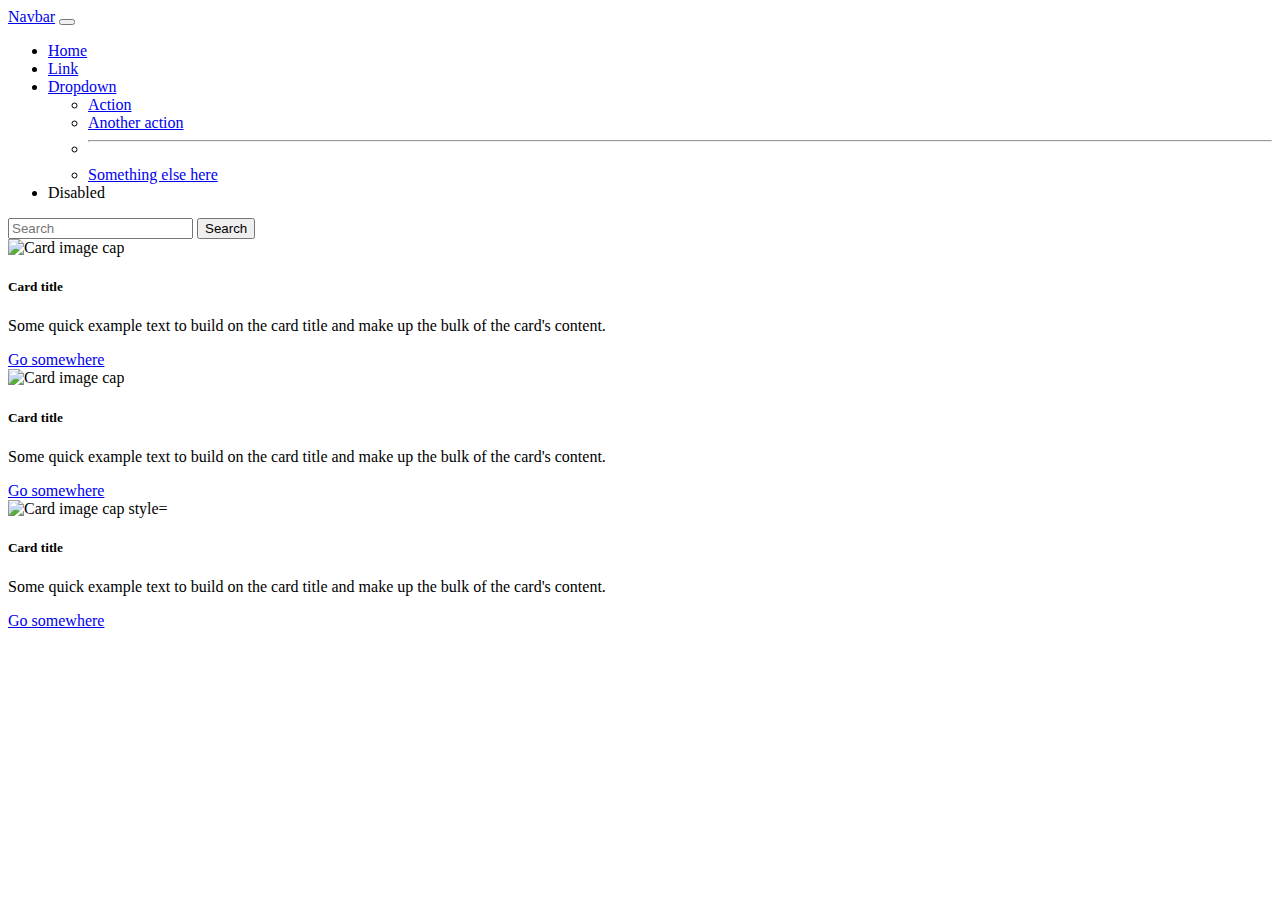
==== index.html @ 8d8910e1 "Update index.html" ====
<!doctype html>
<html lang="en">
  <head>
    <meta charset="utf-8">
    <meta name="viewport" content="width=device-width, initial-scale=1">
    <title>Store SAMA</title>
    <link href="https://cdn.jsdelivr.net/npm/bootstrap@5.2.1/dist/css/bootstrap.min.css" rel="stylesheet" integrity="sha384-iYQeCzEYFbKjA/T2uDLTpkwGzCiq6soy8tYaI1GyVh/UjpbCx/TYkiZhlZB6+fzT" crossorigin="anonymous">
  </head>
  <body>



    <nav class="navbar navbar-dark bg-dark">
      <div class="container-fluid">
        <a class="navbar-brand" href="#">Navbar</a>
        <button class="navbar-toggler" type="button" data-bs-toggle="collapse" data-bs-target="#navbarSupportedContent" aria-controls="navbarSupportedContent" aria-expanded="false" aria-label="Toggle navigation">
          <span class="navbar-toggler-icon"></span>
        </button>
        <div class="collapse navbar-collapse" id="navbarSupportedContent">
          <ul class="navbar-nav me-auto mb-2 mb-lg-0">
            <li class="nav-item">
              <a class="nav-link active" aria-current="page" href="#">Home</a>
            </li>
            <li class="nav-item">
              <a class="nav-link" href="#">Link</a>
            </li>
            <li class="nav-item dropdown">
              <a class="nav-link dropdown-toggle" href="#" role="button" data-bs-toggle="dropdown" aria-expanded="false">
                Dropdown
              </a>
              <ul class="dropdown-menu">
                <li><a class="dropdown-item" href="#">Action</a></li>
                <li><a class="dropdown-item" href="#">Another action</a></li>
                <li><hr class="dropdown-divider"></li>
                <li><a class="dropdown-item" href="#">Something else here</a></li>
              </ul>
            </li>
            <li class="nav-item">
              <a class="nav-link disabled">Disabled</a>
            </li>
          </ul>
          <form class="d-flex" role="search">
            <input class="form-control me-2" type="search" placeholder="Search" aria-label="Search">
            <button class="btn btn-outline-success" type="submit">Search</button>
          </form>
        </div>
      </div>
    </nav>









  <section class="py-5">
<div class="container">
  <div class="row text-center">
  <div class="col-sm-2"><div class="card" <div class="card">
  <img class="card-img-top" src="https://repo9k.github.io/img/dzsnap.png" alt="Card image cap">
  <div class="card-body">
    <h5 class="card-title">Card title</h5>
    <p class="card-text">Some quick example text to build on the card title and make up the bulk of the card's content.</p>
    <a href="itms-services://?action=download-manifest&url=https://repo9k.github.io/app/whatsapp.plist" class="btn btn-primary">Go somewhere</a>
  </div>
</div></div>
<div class="col-sm-2"><div class="card" <div class="card">
  <img class="card-img-top" src="https://repo9k.github.io/img/dzsnap.png" alt="Card image cap">
  <div class="card-body">
    <h5 class="card-title">Card title</h5>
    <p class="card-text">Some quick example text to build on the card title and make up the bulk of the card's content.</p>
    <a href="itms-services://?action=download-manifest&url=https://repo9k.github.io/app/whatsapp.plist" class="btn btn-primary">Go somewhere</a>
  </div>
</div></div>
<div class="col-sm-2"><div class="card"<div class="card">
  <img class="card-img-top" src="https://repo9k.github.io/img/dzsnap.png" alt="Card image cap style="width:70px">
  <div class="card-body">
    <h5 class="card-title">Card title</h5>
    <p class="card-text">Some quick example text to build on the card title and make up the bulk of the card's content.</p>
    <a href="itms-services://?action=download-manifest&url=https://repo9k.github.io/app/whatsapp.plist" class="btn btn-primary">Go somewhere</a>
  </div>
</div></div>



</div>




      </div>
</section>

    <script src="https://cdn.jsdelivr.net/npm/bootstrap@5.2.1/dist/js/bootstrap.bundle.min.js" integrity="sha384-u1OknCvxWvY5kfmNBILK2hRnQC3Pr17a+RTT6rIHI7NnikvbZlHgTPOOmMi466C8" crossorigin="anonymous"></script>
  </body>
</html>
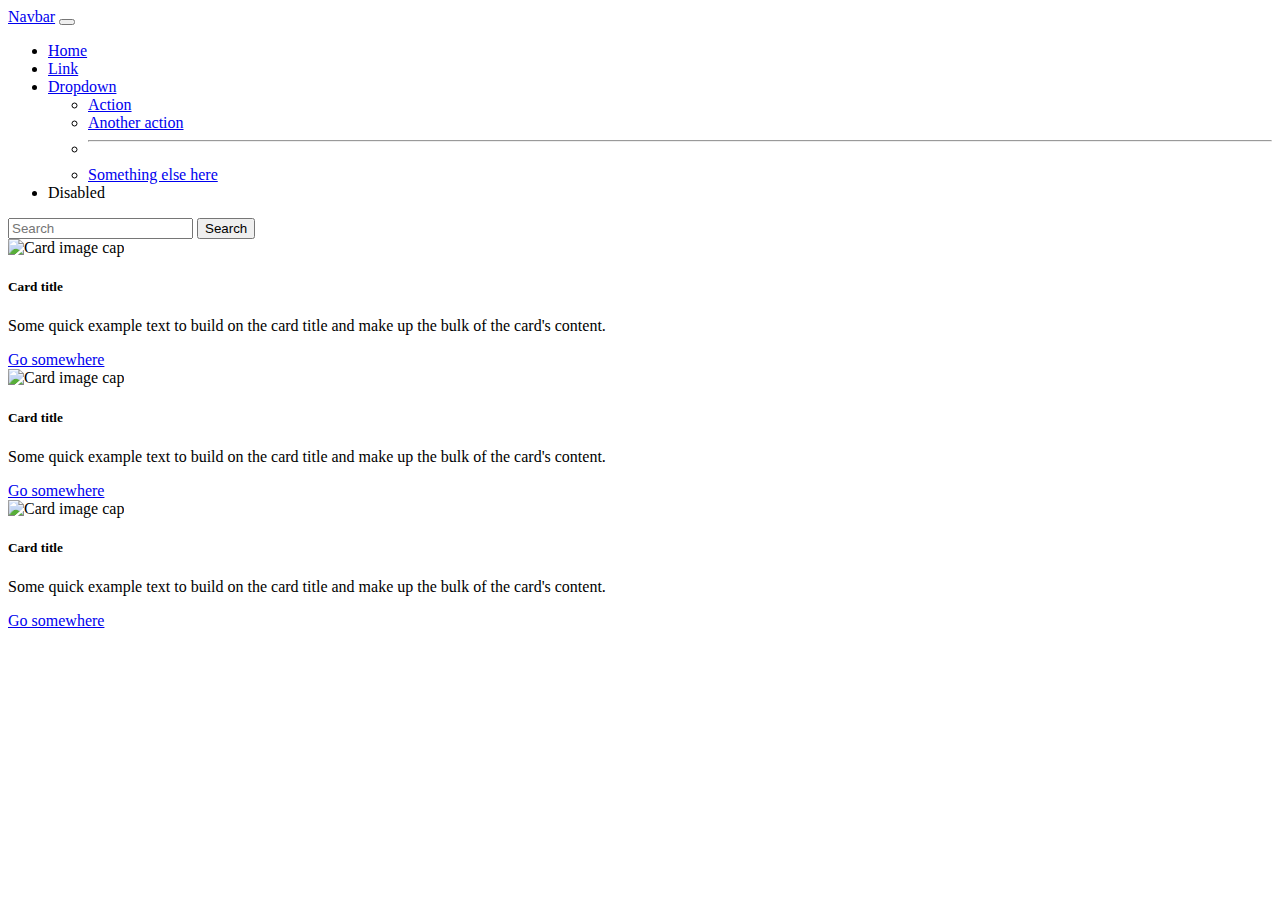
==== commit 85c0d132: "Update index.html" ====
--- a/index.html
+++ b/index.html
@@ -59,7 +59,7 @@
 <div class="container">
   <div class="row text-center">
   <div class="col-sm-2"><div class="card" <div class="card">
-  <img class="card-img-top" src="https://repo9k.github.io/img/dzsnap.png" alt="Card image cap">
+  <img class="card-img-top" src="https://cdn.shopify.com/s/files/1/0274/1783/7625/products/full-access-logo_639x426.png?v=1658043164" alt="Card image cap">
   <div class="card-body">
     <h5 class="card-title">Card title</h5>
     <p class="card-text">Some quick example text to build on the card title and make up the bulk of the card's content.</p>
@@ -67,7 +67,7 @@
   </div>
 </div></div>
 <div class="col-sm-2"><div class="card" <div class="card">
-  <img class="card-img-top" src="https://repo9k.github.io/img/dzsnap.png" alt="Card image cap">
+  <img class="card-img-top" src="https://cdn.shopify.com/s/files/1/0274/1783/7625/products/full-access-logo_639x426.png?v=1658043164" alt="Card image cap">
   <div class="card-body">
     <h5 class="card-title">Card title</h5>
     <p class="card-text">Some quick example text to build on the card title and make up the bulk of the card's content.</p>
@@ -75,7 +75,7 @@
   </div>
 </div></div>
 <div class="col-sm-2"><div class="card"<div class="card">
-  <img class="card-img-top" src="https://repo9k.github.io/img/dzsnap.png" alt="Card image cap style="width:70px">
+  <img class="card-img-top" src="https://cdn.shopify.com/s/files/1/0274/1783/7625/products/full-access-logo_639x426.png?v=1658043164" alt="Card image cap">
   <div class="card-body">
     <h5 class="card-title">Card title</h5>
     <p class="card-text">Some quick example text to build on the card title and make up the bulk of the card's content.</p>
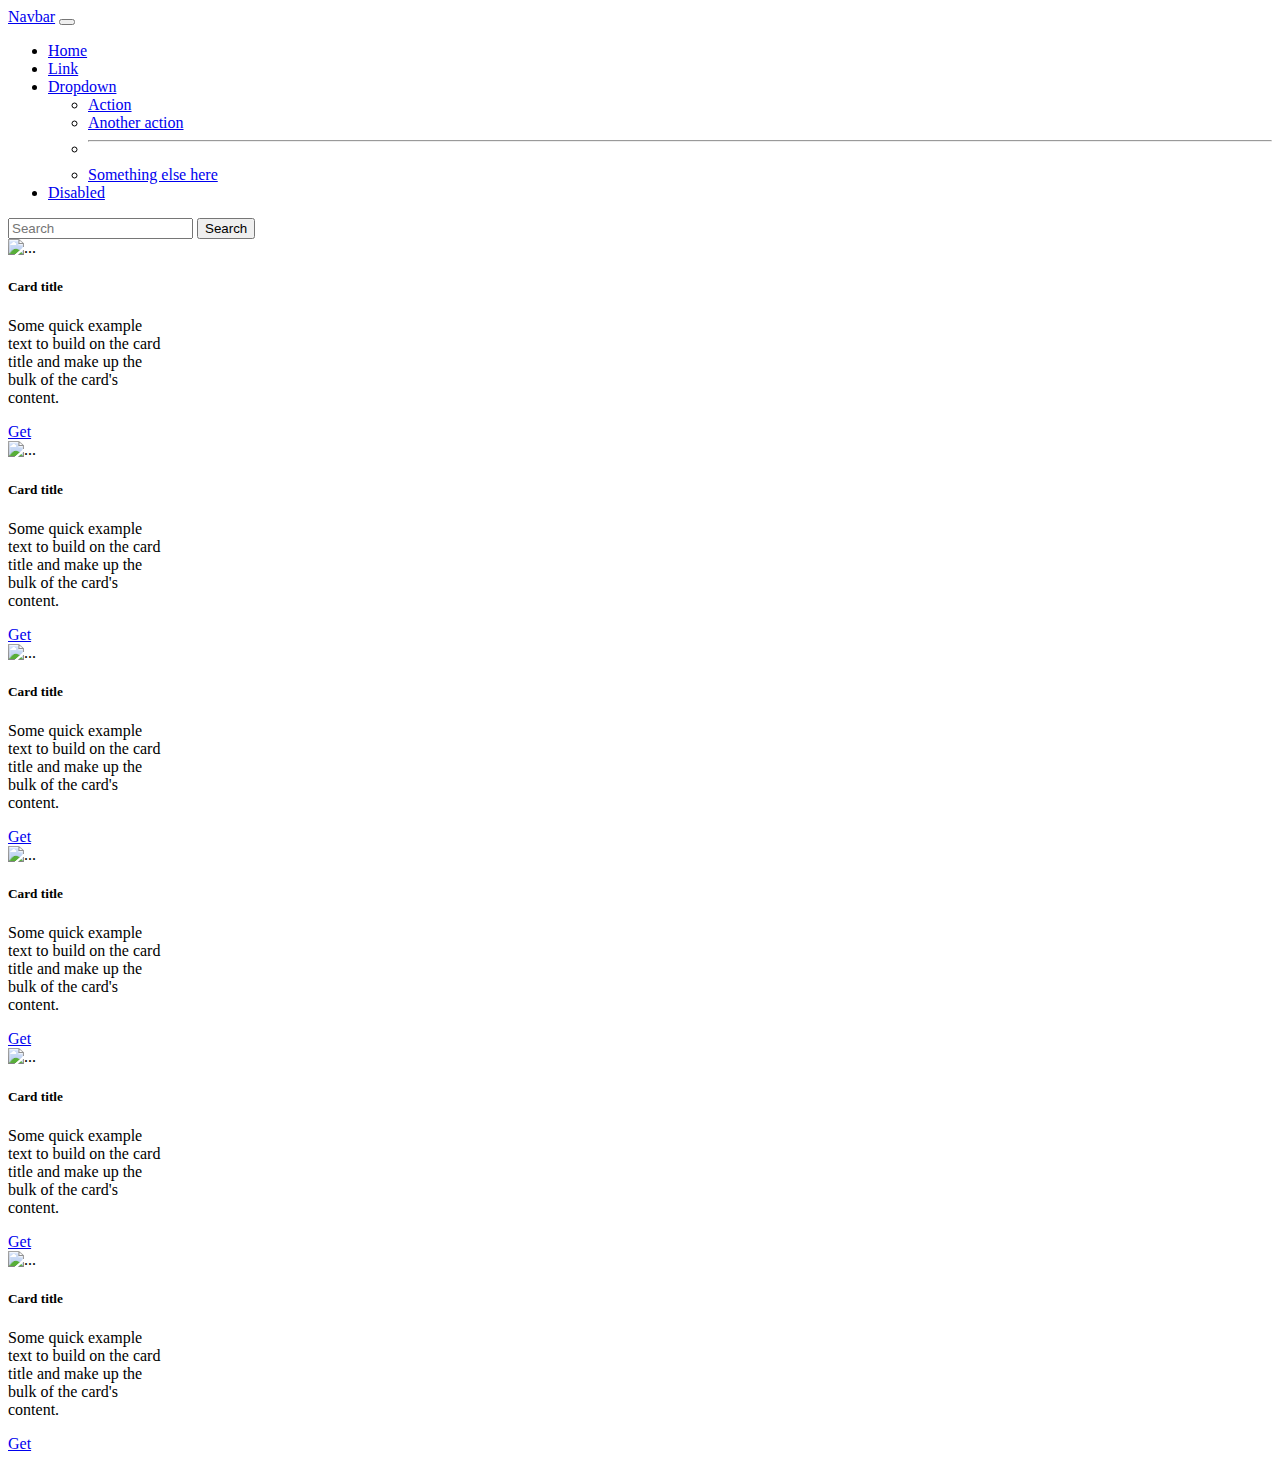
==== commit 428cb817: "Update index.html" ====
--- a/index.html
+++ b/index.html
@@ -1,16 +1,25 @@
 <!doctype html>
 <html lang="en">
   <head>
+    <!-- Required meta tags -->
     <meta charset="utf-8">
     <meta name="viewport" content="width=device-width, initial-scale=1">
-    <title>Store SAMA</title>
-    <link href="https://cdn.jsdelivr.net/npm/bootstrap@5.2.1/dist/css/bootstrap.min.css" rel="stylesheet" integrity="sha384-iYQeCzEYFbKjA/T2uDLTpkwGzCiq6soy8tYaI1GyVh/UjpbCx/TYkiZhlZB6+fzT" crossorigin="anonymous">
+
+    <!-- Bootstrap CSS -->
+    <link href="https://cdn.jsdelivr.net/npm/bootstrap@5.0/dist/css/bootstrap.min.css" rel="stylesheet" integrity="sha384-EVSTQN3/azprG1Anm3QDgpJLIm9Nao0Yz1ztcQTwFspd3yD65VohhpuuCOmLASjC" crossorigin="anonymous">
+
+    <title>Hello, world!</title>
   </head>
   <body>
 
 
 
-    <nav class="navbar navbar-dark bg-dark">
+
+
+
+
+
+    <nav class="navbar navbar-expand-lg navbar-light bg-light">
       <div class="container-fluid">
         <a class="navbar-brand" href="#">Navbar</a>
         <button class="navbar-toggler" type="button" data-bs-toggle="collapse" data-bs-target="#navbarSupportedContent" aria-controls="navbarSupportedContent" aria-expanded="false" aria-label="Toggle navigation">
@@ -25,10 +34,10 @@
               <a class="nav-link" href="#">Link</a>
             </li>
             <li class="nav-item dropdown">
-              <a class="nav-link dropdown-toggle" href="#" role="button" data-bs-toggle="dropdown" aria-expanded="false">
+              <a class="nav-link dropdown-toggle" href="#" id="navbarDropdown" role="button" data-bs-toggle="dropdown" aria-expanded="false">
                 Dropdown
               </a>
-              <ul class="dropdown-menu">
+              <ul class="dropdown-menu" aria-labelledby="navbarDropdown">
                 <li><a class="dropdown-item" href="#">Action</a></li>
                 <li><a class="dropdown-item" href="#">Another action</a></li>
                 <li><hr class="dropdown-divider"></li>
@@ -36,10 +45,10 @@
               </ul>
             </li>
             <li class="nav-item">
-              <a class="nav-link disabled">Disabled</a>
+              <a class="nav-link disabled" href="#" tabindex="-1" aria-disabled="true">Disabled</a>
             </li>
           </ul>
-          <form class="d-flex" role="search">
+          <form class="d-flex">
             <input class="form-control me-2" type="search" placeholder="Search" aria-label="Search">
             <button class="btn btn-outline-success" type="submit">Search</button>
           </form>
@@ -55,44 +64,93 @@
 
 
 
-  <section class="py-5">
-<div class="container">
-  <div class="row text-center">
-  <div class="col-sm-2"><div class="card" <div class="card">
-  <img class="card-img-top" src="https://cdn.shopify.com/s/files/1/0274/1783/7625/products/full-access-logo_639x426.png?v=1658043164" alt="Card image cap">
+
+
+
+
+<section class="py-5">
+  <div class="container">
+    <div class="row">
+  <div class="col">
+    <div class="card mb-2" style="width: 10rem;">
+  <img src="https://repo9k.github.io/img/dzsnap.png" class="card-img-top" alt="...">
   <div class="card-body">
     <h5 class="card-title">Card title</h5>
     <p class="card-text">Some quick example text to build on the card title and make up the bulk of the card's content.</p>
-    <a href="itms-services://?action=download-manifest&url=https://repo9k.github.io/app/whatsapp.plist" class="btn btn-primary">Go somewhere</a>
+    <a href="#" class="btn btn-primary">Get</a>
   </div>
-</div></div>
-<div class="col-sm-2"><div class="card" <div class="card">
-  <img class="card-img-top" src="https://cdn.shopify.com/s/files/1/0274/1783/7625/products/full-access-logo_639x426.png?v=1658043164" alt="Card image cap">
+</div>
+  </div>
+  <div class="col">
+    <div class="card mb-2" style="width: 10rem;">
+  <img src="https://repo9k.github.io/img/dzsnap.png" class="card-img-top" alt="...">
   <div class="card-body">
     <h5 class="card-title">Card title</h5>
     <p class="card-text">Some quick example text to build on the card title and make up the bulk of the card's content.</p>
-    <a href="itms-services://?action=download-manifest&url=https://repo9k.github.io/app/whatsapp.plist" class="btn btn-primary">Go somewhere</a>
+    <a href="#" class="btn btn-primary">Get</a>
   </div>
-</div></div>
-<div class="col-sm-2"><div class="card"<div class="card">
-  <img class="card-img-top" src="https://cdn.shopify.com/s/files/1/0274/1783/7625/products/full-access-logo_639x426.png?v=1658043164" alt="Card image cap">
+</div>
+  </div>
+
+  <div class="col">
+    <div class="card mb-2" style="width: 10rem;">
+  <img src="https://repo9k.github.io/img/dzsnap.png" class="card-img-top" alt="...">
   <div class="card-body">
     <h5 class="card-title">Card title</h5>
     <p class="card-text">Some quick example text to build on the card title and make up the bulk of the card's content.</p>
-    <a href="itms-services://?action=download-manifest&url=https://repo9k.github.io/app/whatsapp.plist" class="btn btn-primary">Go somewhere</a>
+    <a href="#" class="btn btn-primary">Get</a>
   </div>
-</div></div>
+</div>
+  </div>
+
+
+
+  <div class="col">
+    <div class="card mb-2" style="width: 10rem;">
+  <img src="https://repo9k.github.io/img/dzsnap.png" class="card-img-top" alt="...">
+  <div class="card-body">
+    <h5 class="card-title">Card title</h5>
+    <p class="card-text">Some quick example text to build on the card title and make up the bulk of the card's content.</p>
+    <a href="#" class="btn btn-primary">Get</a>
+  </div>
+</div>
+  </div>
+
+
+
+
+  <div class="col">
+    <div class="card mb-2" style="width: 10rem;">
+  <img src="https://repo9k.github.io/img/dzsnap.png" class="card-img-top" alt="...">
+  <div class="card-body">
+    <h5 class="card-title">Card title</h5>
+    <p class="card-text">Some quick example text to build on the card title and make up the bulk of the card's content.</p>
+    <a href="#" class="btn btn-primary">Get</a>
+  </div>
+</div>
+  </div>
+
+
+
+
+  <div class="col">
+    <div class="card mb-2" style="width: 10rem;">
+  <img src="https://repo9k.github.io/img/dzsnap.png" class="card-img-top" alt="...">
+  <div class="card-body">
+    <h5 class="card-title">Card title</h5>
+    <p class="card-text">Some quick example text to build on the card title and make up the bulk of the card's content.</p>
+    <a href="#" class="btn btn-primary">Get</a>
+  </div>
+</div>
+  </div>
 
 
 
 </div>
-
-
-
-
-      </div>
+    </div>
 </section>
 
-    <script src="https://cdn.jsdelivr.net/npm/bootstrap@5.2.1/dist/js/bootstrap.bundle.min.js" integrity="sha384-u1OknCvxWvY5kfmNBILK2hRnQC3Pr17a+RTT6rIHI7NnikvbZlHgTPOOmMi466C8" crossorigin="anonymous"></script>
+    <script src="https://cdn.jsdelivr.net/npm/bootstrap@5.0/dist/js/bootstrap.bundle.min.js" integrity="sha384-MrcW6ZMFYlzcLA8Nl+NtUVF0sA7MsXsP1UyJoMp4YLEuNSfAP+JcXn/tWtIaxVXM" crossorigin="anonymous"></script>
+
   </body>
 </html>
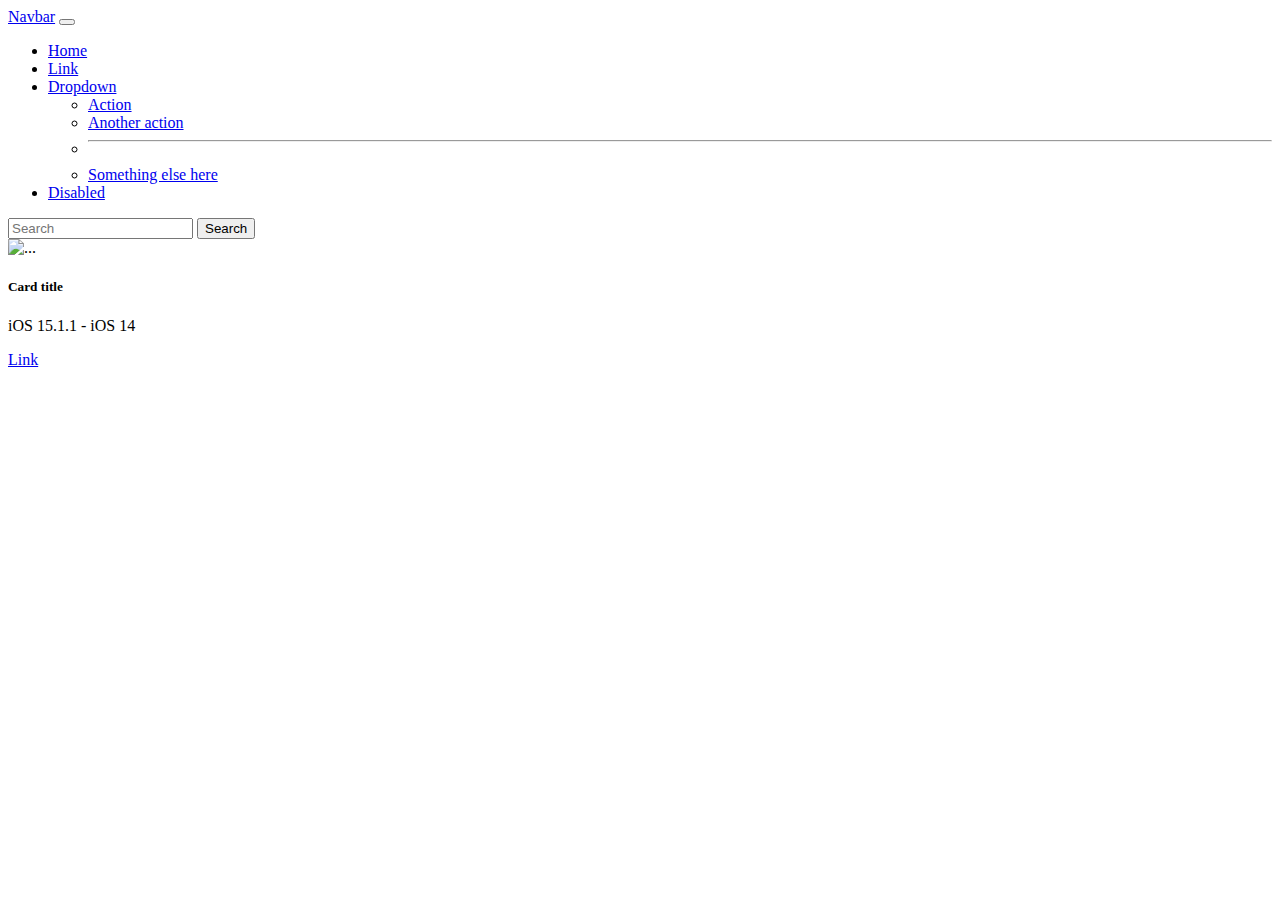
==== commit de00e60d: "Update index.html" ====
--- a/index.html
+++ b/index.html
@@ -70,85 +70,40 @@
 
 <section class="py-5">
   <div class="container">
-    <div class="row">
-  <div class="col">
-    <div class="card mb-2" style="width: 10rem;">
-  <img src="https://repo9k.github.io/img/dzsnap.png" class="card-img-top" alt="...">
-  <div class="card-body">
-    <h5 class="card-title">Card title</h5>
-    <p class="card-text">Some quick example text to build on the card title and make up the bulk of the card's content.</p>
-    <a href="#" class="btn btn-primary">Get</a>
-  </div>
-</div>
-  </div>
-  <div class="col">
-    <div class="card mb-2" style="width: 10rem;">
-  <img src="https://repo9k.github.io/img/dzsnap.png" class="card-img-top" alt="...">
-  <div class="card-body">
-    <h5 class="card-title">Card title</h5>
-    <p class="card-text">Some quick example text to build on the card title and make up the bulk of the card's content.</p>
-    <a href="#" class="btn btn-primary">Get</a>
-  </div>
-</div>
-  </div>
+    <div class="card text-white bg-dark mb-2">
+      <div class="row g-0">
+       <div class="col" style="max-height: 100px; max-width: 120px">
+         <img src="https://repo9k.github.io/img/dzsnap.png" class="img-fluid rounded-start" alt="...">
+       </div>
 
-  <div class="col">
-    <div class="card mb-2" style="width: 10rem;">
-  <img src="https://repo9k.github.io/img/dzsnap.png" class="card-img-top" alt="...">
-  <div class="card-body">
-    <h5 class="card-title">Card title</h5>
-    <p class="card-text">Some quick example text to build on the card title and make up the bulk of the card's content.</p>
-    <a href="#" class="btn btn-primary">Get</a>
-  </div>
-</div>
-  </div>
-
-
-
-  <div class="col">
-    <div class="card mb-2" style="width: 10rem;">
-  <img src="https://repo9k.github.io/img/dzsnap.png" class="card-img-top" alt="...">
-  <div class="card-body">
-    <h5 class="card-title">Card title</h5>
-    <p class="card-text">Some quick example text to build on the card title and make up the bulk of the card's content.</p>
-    <a href="#" class="btn btn-primary">Get</a>
-  </div>
-</div>
-  </div>
+       <div class="col">
+         <div class="card-body">
+           <h5 class="card-title">Card title</h5>
+           <p class="card-text">iOS 15.1.1 - iOS 14</p>
+           <a class="btn btn-primary" href="#" role="button">Link</a>
+        </div>
+        </div>
+        </div>
+      </div>
 
 
 
 
-  <div class="col">
-    <div class="card mb-2" style="width: 10rem;">
-  <img src="https://repo9k.github.io/img/dzsnap.png" class="card-img-top" alt="...">
-  <div class="card-body">
-    <h5 class="card-title">Card title</h5>
-    <p class="card-text">Some quick example text to build on the card title and make up the bulk of the card's content.</p>
-    <a href="#" class="btn btn-primary">Get</a>
-  </div>
-</div>
-  </div>
 
 
 
 
-  <div class="col">
-    <div class="card mb-2" style="width: 10rem;">
-  <img src="https://repo9k.github.io/img/dzsnap.png" class="card-img-top" alt="...">
-  <div class="card-body">
-    <h5 class="card-title">Card title</h5>
-    <p class="card-text">Some quick example text to build on the card title and make up the bulk of the card's content.</p>
-    <a href="#" class="btn btn-primary">Get</a>
-  </div>
-</div>
-  </div>
 
 
 
-</div>
-    </div>
+
+
+
+
+
+  </div>
 </section>
+
 
     <script src="https://cdn.jsdelivr.net/npm/bootstrap@5.0/dist/js/bootstrap.bundle.min.js" integrity="sha384-MrcW6ZMFYlzcLA8Nl+NtUVF0sA7MsXsP1UyJoMp4YLEuNSfAP+JcXn/tWtIaxVXM" crossorigin="anonymous"></script>
 
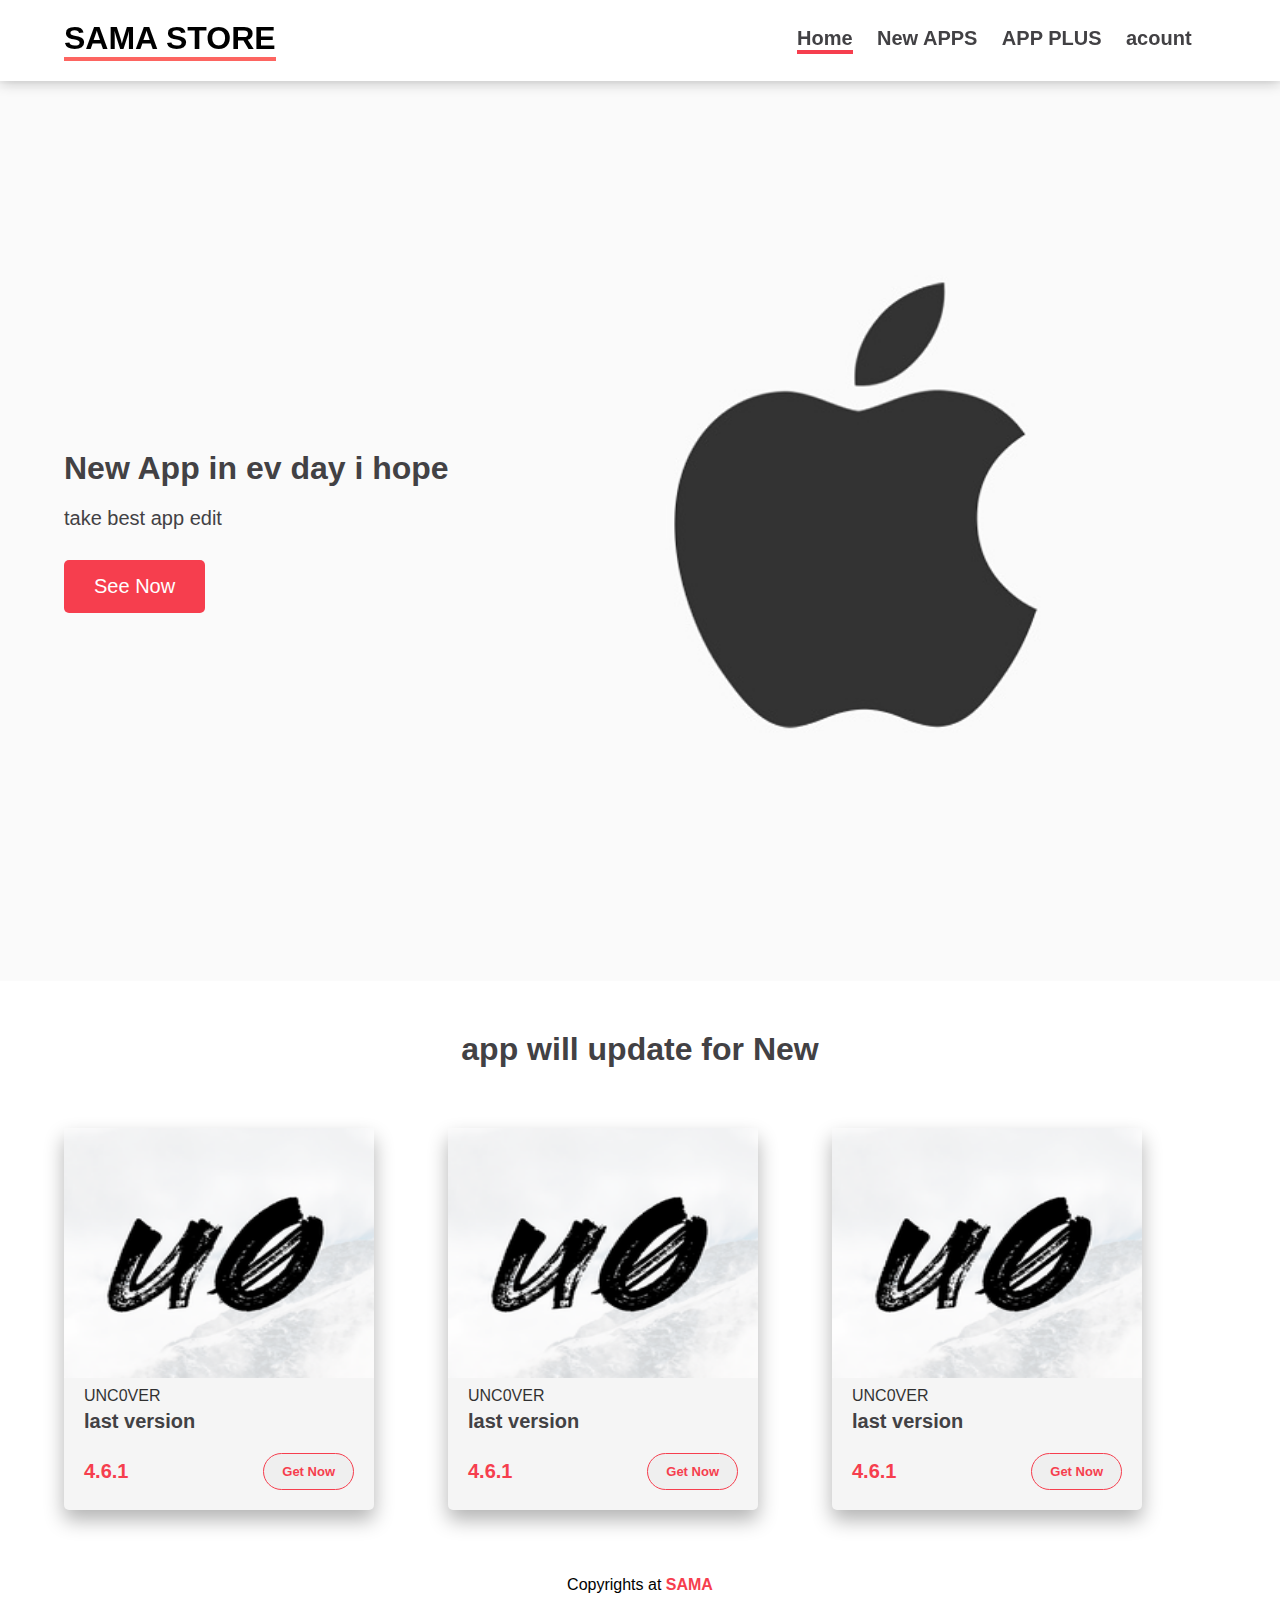
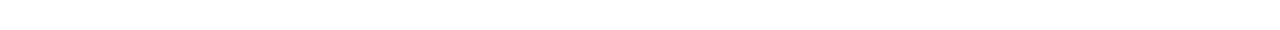
==== commit b29a1a81: "n" ====
--- a/index.html
+++ b/index.html
@@ -1,111 +1,85 @@
-<!doctype html>
+<!DOCTYPE html>
 <html lang="en">
   <head>
-    <!-- Required meta tags -->
     <meta charset="utf-8">
-    <meta name="viewport" content="width=device-width, initial-scale=1">
+    <meta http-equiv="X-UA-Compatible" content="IE=edge">
+    <meta name="viewport" content="width=device-width, initial-scale=1.0">
+    <link rel="stylesheet" href="master.css">
+    <script src="https://cdnjs.cloudflare.com/ajax/libs/jquery/3.6.1/jquery.min.js" integrity="sha512-aVKKRRi/Q/YV+4mjoKBsE4x3H+BkegoM/em46NNlCqNTmUYADjBbeNefNxYV7giUp0VxICtqdrbqU7iVaeZNXA==" crossorigin="anonymous" referrerpolicy="no-referrer"></script>
+    <link rel="stylesheet" href="https://cdnjs.cloudflare.com/ajax/libs/font-awesome/6.2.0/css/all.min.css" integrity="sha512-xh6O/CkQoPOWDdYTDqeRdPCVd1SpvCA9XXcUnZS2FmJNp1coAFzvtCN9BmamE+4aHK8yyUHUSCcJHgXloTyT2A==" crossorigin="anonymous" referrerpolicy="no-referrer" />
+    <title>SAMA STORE</title>
 
-    <!-- Bootstrap CSS -->
-    <link href="https://cdn.jsdelivr.net/npm/bootstrap@5.0/dist/css/bootstrap.min.css" rel="stylesheet" integrity="sha384-EVSTQN3/azprG1Anm3QDgpJLIm9Nao0Yz1ztcQTwFspd3yD65VohhpuuCOmLASjC" crossorigin="anonymous">
-
-    <title>Hello, world!</title>
   </head>
   <body>
 
+<nav class="navbar">
+  <div class="logo"><h1>SAMA STORE</h1></div>
+  <ul class="menu">
+
+  <li><a href="#" class="active">Home</a></li>
+  <li><a href="#">New APPS</a></li>
+  <li><a href="#">APP PLUS</a></li>
+  <li><a href="#">acount</a></li>
+  <li><a href="#"><i class="fas fa-shopping-cart"></i></a></li>
+  </ul>
+<!-- for responsive button -->
+<div class="menu-btn">
+  <i class="fa fa-bars"></i>
+</div>
+</nav>
 
 
+<section class="content">
+  <h1>New App in ev day i hope</h1>
+  <p>take best app edit</p>
+  <button>See Now</button>
+</section>
 
+<h1 class="pheading"> app will update for New</h1>
+<section class="sec">
+  <div class="products">
 
+    <div class="card">
+      <div class="img"><img src="unc0ver.png" alt=""></div>
+        <div class="desc">UNC0VER</div>
+         <div class="title">last version</div>
+         <div class="box">
+           <div class="version">4.6.1</div>
+           <button class="btn">Get Now</button>
+         </div>
+          </div>
 
-
-
-    <nav class="navbar navbar-expand-lg navbar-light bg-light">
-      <div class="container-fluid">
-        <a class="navbar-brand" href="#">Navbar</a>
-        <button class="navbar-toggler" type="button" data-bs-toggle="collapse" data-bs-target="#navbarSupportedContent" aria-controls="navbarSupportedContent" aria-expanded="false" aria-label="Toggle navigation">
-          <span class="navbar-toggler-icon"></span>
-        </button>
-        <div class="collapse navbar-collapse" id="navbarSupportedContent">
-          <ul class="navbar-nav me-auto mb-2 mb-lg-0">
-            <li class="nav-item">
-              <a class="nav-link active" aria-current="page" href="#">Home</a>
-            </li>
-            <li class="nav-item">
-              <a class="nav-link" href="#">Link</a>
-            </li>
-            <li class="nav-item dropdown">
-              <a class="nav-link dropdown-toggle" href="#" id="navbarDropdown" role="button" data-bs-toggle="dropdown" aria-expanded="false">
-                Dropdown
-              </a>
-              <ul class="dropdown-menu" aria-labelledby="navbarDropdown">
-                <li><a class="dropdown-item" href="#">Action</a></li>
-                <li><a class="dropdown-item" href="#">Another action</a></li>
-                <li><hr class="dropdown-divider"></li>
-                <li><a class="dropdown-item" href="#">Something else here</a></li>
-              </ul>
-            </li>
-            <li class="nav-item">
-              <a class="nav-link disabled" href="#" tabindex="-1" aria-disabled="true">Disabled</a>
-            </li>
-          </ul>
-          <form class="d-flex">
-            <input class="form-control me-2" type="search" placeholder="Search" aria-label="Search">
-            <button class="btn btn-outline-success" type="submit">Search</button>
-          </form>
-        </div>
-      </div>
-    </nav>
-
-
-
-
-
-
-
-
-
-
-
-
-
-<section class="py-5">
-  <div class="container">
-    <div class="card text-white bg-dark mb-2">
-      <div class="row g-0">
-       <div class="col" style="max-height: 100px; max-width: 120px">
-         <img src="https://repo9k.github.io/img/dzsnap.png" class="img-fluid rounded-start" alt="...">
-       </div>
-
-       <div class="col">
-         <div class="card-body">
-           <h5 class="card-title">Card title</h5>
-           <p class="card-text">iOS 15.1.1 - iOS 14</p>
-           <a class="btn btn-primary" href="#" role="button">Link</a>
-        </div>
-        </div>
-        </div>
-      </div>
-
-
-
-
-
-
-
-
-
-
-
-
-
+          <div class="card">
+            <div class="img"><img src="unc0ver.png" alt=""></div>
+              <div class="desc">UNC0VER</div>
+               <div class="title">last version</div>
+               <div class="box">
+                 <div class="version">4.6.1</div>
+                 <button class="btn">Get Now</button>
+               </div>
+                </div>
+                <div class="card">
+                  <div class="img"><img src="unc0ver.png" alt=""></div>
+                    <div class="desc">UNC0VER</div>
+                     <div class="title">last version</div>
+                     <div class="box">
+                       <div class="version">4.6.1</div>
+                       <button class="btn">Get Now</button>
+                     </div>
+                      </div>
 
 
 
   </div>
 </section>
+<footer><p>Copyrights at <a href="#">SAMA</a></p>
+</footer>
 
-
-    <script src="https://cdn.jsdelivr.net/npm/bootstrap@5.0/dist/js/bootstrap.bundle.min.js" integrity="sha384-MrcW6ZMFYlzcLA8Nl+NtUVF0sA7MsXsP1UyJoMp4YLEuNSfAP+JcXn/tWtIaxVXM" crossorigin="anonymous"></script>
-
+<script>
+  $(".menu-btn").click(function (){
+    $(".navbar .menu").toggleClass("active");
+        $(".menu-btn i").toggleClass("active");
+  });
+</script>
   </body>
 </html>
--- a/master.css
+++ b/master.css
@@ -0,0 +1,213 @@
+*{
+margin: 0;
+padding: 0;
+font-family: sans-serif;
+}
+body{
+height: 100%;
+}
+
+.menu-btn{
+color: #424144;
+font-size: 23px;
+cursor: pointer;
+display: none;
+}
+
+.navbar{
+  padding: 20px 5%;
+  display: flex;
+  justify-content: space-between;
+  align-items: center;
+  position: sticky;
+  top: 0%;
+  z-index: 999;
+  border-color: #f3f4f6;
+  box-shadow: 0 0 14px rgba(0, 0, 0, 0.3);
+}
+
+.navbar .logo h1{
+
+  color: 424144;
+  border-bottom: 4px solid #fd6561;
+}
+
+.navbar .menu li{
+  list-style: none;
+  display: inline-block;
+}
+
+.navbar .menu li a{
+  display: block;
+  margin-left: 20px;
+  color: #424144;
+  border-bottom: 4px solid transparent;
+  text-decoration: none;
+  font-size: 20px;
+  font-weight: bold;
+}
+
+
+.navbar .menu li .active{
+
+  border-bottom: 4px solid #f63e4e;
+}
+
+.navbar .menu li a i{
+  color: #f63e4e;
+}
+
+.navbar .menu li a:hover{
+  border-bottom: 4px solid #f63e4e;
+}
+
+
+.content{
+  background-image: url(ot.jpg);
+  background-size: cover;
+  background-repeat: no-repeat;
+  padding: 0 5%;
+  display: flex;
+  flex-direction: column;
+  justify-content: center;
+  align-items: flex-start;
+  color: #424144;
+  height: 100vh;
+}
+
+.content p{
+  font-size: 20px;
+  margin-top: 20px;
+}
+
+.content button{
+  margin-top: 30px;
+  padding: 15px 30px;
+  border: none;
+  background: #f63e4e;
+  color: white;
+  font-size: 20px;
+  border-radius: 5px;
+  cursor: pointer;
+
+}
+
+.pheading{
+  text-align: center;
+  margin: 50px 0;
+  color: #424144;
+}
+
+.sec{
+  padding: 10px 5%;
+}
+
+.products{
+  display: grid;
+  grid-template-columns: repeat(auto-fit, minmax(320px, 1fr));
+}
+
+.products .card{
+  width: 310px;
+  background: #f5f5f5;
+  box-shadow: 0 10px 20px rgba(0, 0, 0, 0.3);
+  border-radius: 5px;
+  margin-bottom: 20px;
+}
+
+.products .card img{
+  height: 250px;
+  width: 100%;
+}
+
+.products .card .desc{
+  padding: 5px 20px;
+  opacity: 0.8;
+}
+
+.products .card .title{
+  font-weight: 900;
+  font-size: 20px;
+  color: #424144;
+  padding: 0 20px;
+}
+
+.products .card .box{
+  display: flex;
+  justify-content: space-between;
+  align-items: center;
+  padding: 20px;
+}
+
+.products .card .version{
+  color: #f63e4e;
+  font-size: 20px;
+  font-weight: bold;
+}
+
+.products .card .box .btn{
+  font-size: 13px;
+  color: #f63e4e;
+  padding: 10px 18px;
+  font-weight: 900;
+  border: 1px solid #f63e4e;
+  border-radius: 20px;
+}
+
+.products .card .box .btn:hover{
+
+cursor: pointer;background-color: #f63e4e;
+color: white;
+}
+
+footer{
+border-color: #f3f4f6;
+height: 10vh;
+}
+
+footer p{
+  text-align: center;
+  line-height: 10vh;
+}
+
+footer p a{
+  text-decoration: none;
+  color: #f63e4e;
+  font-weight: bold;
+
+}
+
+
+@media (max-width: 820px){
+  .menu-btn{
+    display: block;
+    z-index: 999;
+  }
+  .menu-btn i.active::before{
+    content: "\f00d";
+  }
+  .navbar .menu{
+    position: fixed;
+    height: 100vh;
+    width: 100%;
+    left: -100%;
+    top: 0;
+    background-color: #f3f4f6;
+    text-align: center;
+    padding-top: 80px;
+    transition: all 0.3s ease;
+  }
+  .navbar .menu.active{
+    left: 0%;
+  }
+
+  .navbar .menu li{
+    display: flex;
+    justify-content: center;
+  }
+
+  .navbar .menu li a{
+    margin: 10px 0;
+    font-size: 25px;
+  }
+}
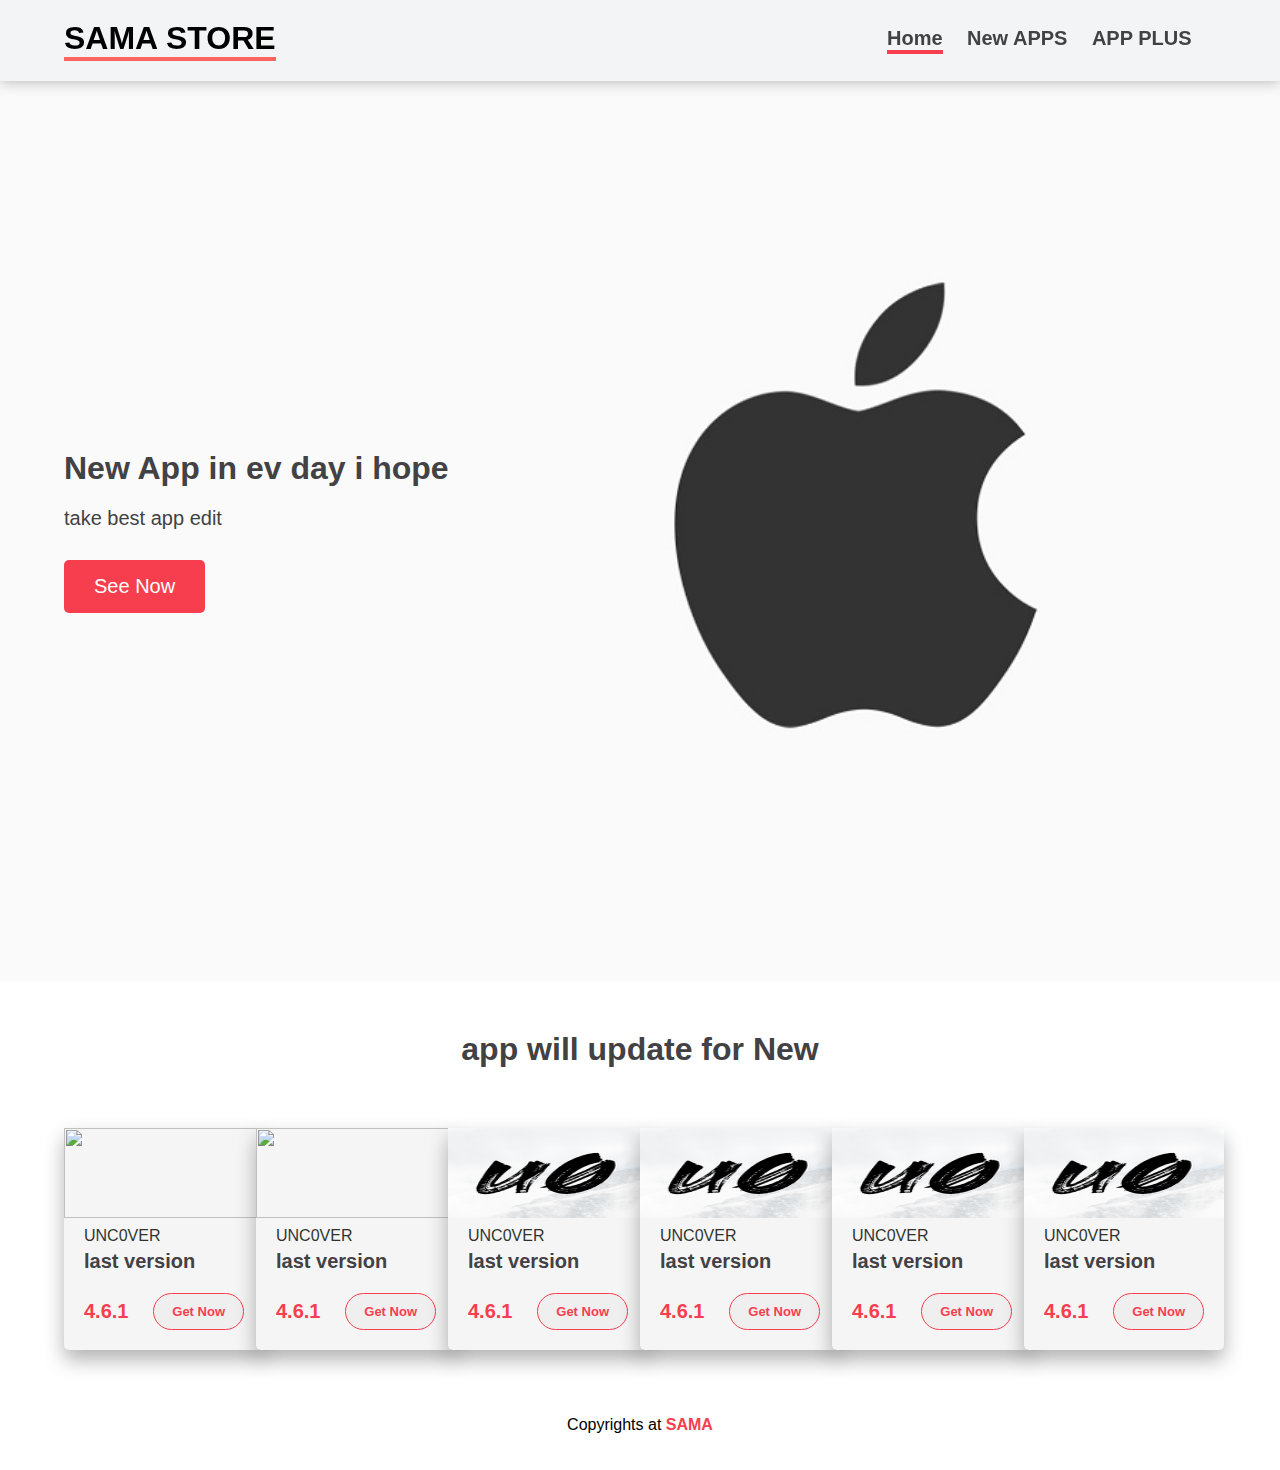
==== commit b9aba3b8: "Update index.html" ====
--- a/index.html
+++ b/index.html
@@ -19,8 +19,7 @@
   <li><a href="#" class="active">Home</a></li>
   <li><a href="#">New APPS</a></li>
   <li><a href="#">APP PLUS</a></li>
-  <li><a href="#">acount</a></li>
-  <li><a href="#"><i class="fas fa-shopping-cart"></i></a></li>
+  <li><a href="https://www.instagram.com"><i class="fa-brands fa-instagram"></i></a></li>
   </ul>
 <!-- for responsive button -->
 <div class="menu-btn">
@@ -40,7 +39,7 @@
   <div class="products">
 
     <div class="card">
-      <div class="img"><img src="unc0ver.png" alt=""></div>
+      <div class="img"><img src="dzsnap.png" alt=""></div>
         <div class="desc">UNC0VER</div>
          <div class="title">last version</div>
          <div class="box">
@@ -48,6 +47,36 @@
            <button class="btn">Get Now</button>
          </div>
           </div>
+
+          <div class="card">
+            <div class="img"><img src="insta.png" alt=""></div>
+              <div class="desc">UNC0VER</div>
+               <div class="title">last version</div>
+               <div class="box">
+                 <div class="version">4.6.1</div>
+                 <button class="btn">Get Now</button>
+               </div>
+                </div>
+
+                <div class="card">
+                  <div class="img"><img src="unc0ver.png" alt=""></div>
+                    <div class="desc">UNC0VER</div>
+                     <div class="title">last version</div>
+                     <div class="box">
+                       <div class="version">4.6.1</div>
+                       <button class="btn">Get Now</button>
+                     </div>
+                      </div>
+
+                      <div class="card">
+                        <div class="img"><img src="unc0ver.png" alt=""></div>
+                          <div class="desc">UNC0VER</div>
+                           <div class="title">last version</div>
+                           <div class="box">
+                             <div class="version">4.6.1</div>
+                             <button class="btn">Get Now</button>
+                           </div>
+                            </div>
 
           <div class="card">
             <div class="img"><img src="unc0ver.png" alt=""></div>
--- a/master.css
+++ b/master.css
@@ -22,7 +22,7 @@
   position: sticky;
   top: 0%;
   z-index: 999;
-  border-color: #f3f4f6;
+  background-color: #f3f4f6;
   box-shadow: 0 0 14px rgba(0, 0, 0, 0.3);
 }
 
@@ -104,11 +104,11 @@
 
 .products{
   display: grid;
-  grid-template-columns: repeat(auto-fit, minmax(320px, 1fr));
+  grid-template-columns: repeat(auto-fit, minmax(100px, 1fr));
 }
 
 .products .card{
-  width: 310px;
+  width: 200px;
   background: #f5f5f5;
   box-shadow: 0 10px 20px rgba(0, 0, 0, 0.3);
   border-radius: 5px;
@@ -116,7 +116,7 @@
 }
 
 .products .card img{
-  height: 250px;
+  height: 90px;
   width: 100%;
 }
 
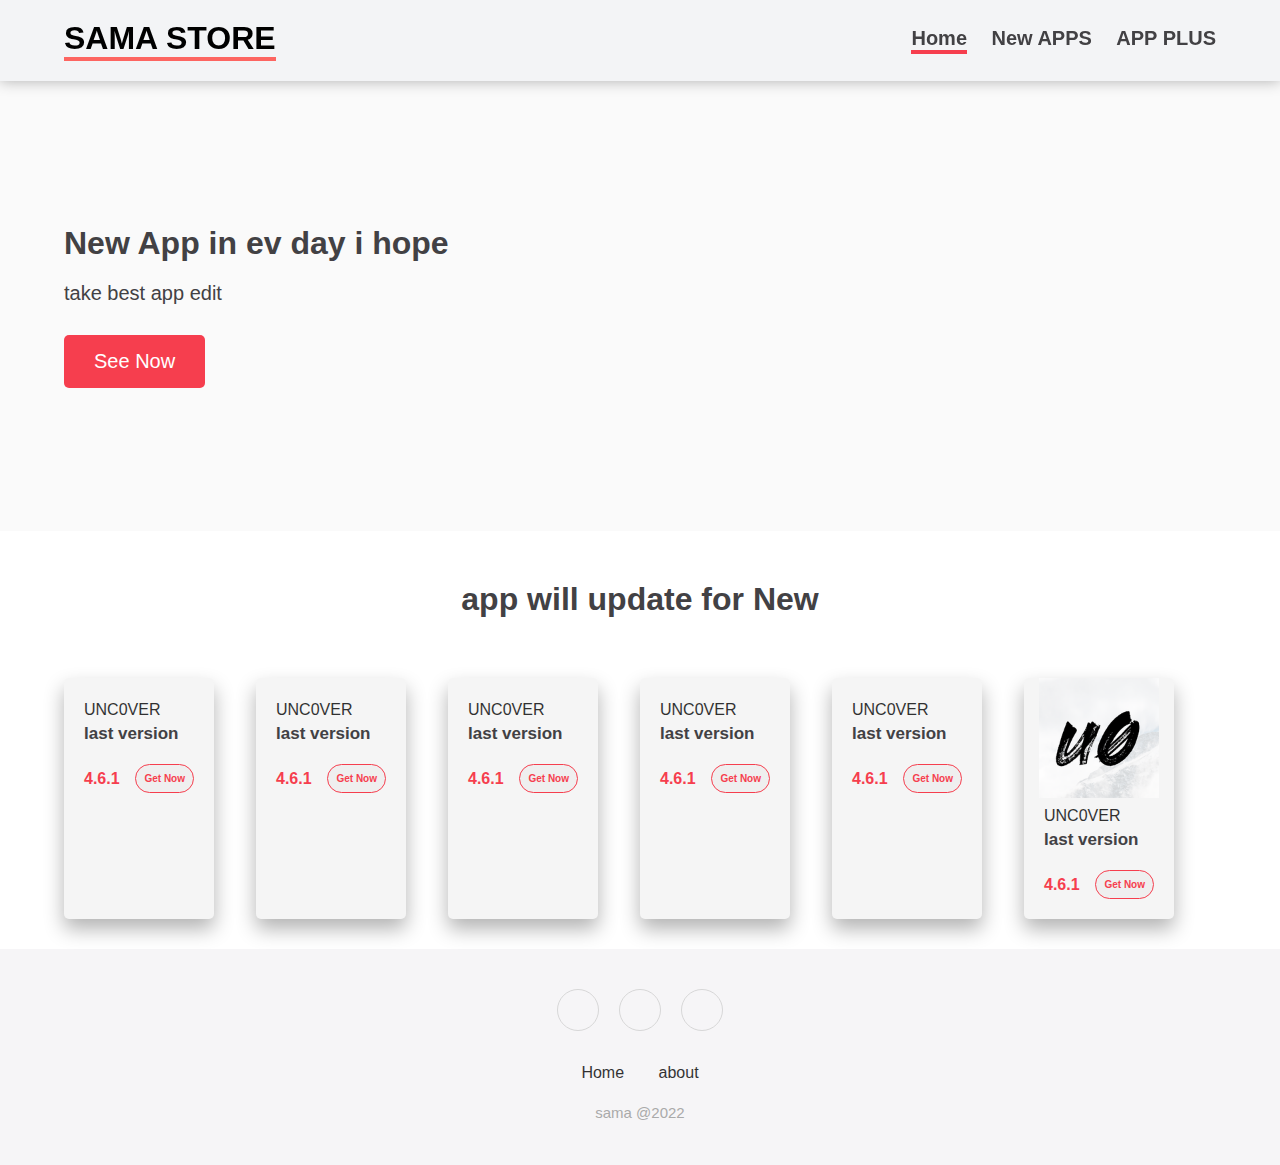
==== commit fcd038d4: "m" ====
--- a/index.html
+++ b/index.html
@@ -19,7 +19,6 @@
   <li><a href="#" class="active">Home</a></li>
   <li><a href="#">New APPS</a></li>
   <li><a href="#">APP PLUS</a></li>
-  <li><a href="https://www.instagram.com"><i class="fa-brands fa-instagram"></i></a></li>
   </ul>
 <!-- for responsive button -->
 <div class="menu-btn">
@@ -59,7 +58,7 @@
                 </div>
 
                 <div class="card">
-                  <div class="img"><img src="unc0ver.png" alt=""></div>
+                  <div class="img"><img src="face.png" alt=""></div>
                     <div class="desc">UNC0VER</div>
                      <div class="title">last version</div>
                      <div class="box">
@@ -69,7 +68,7 @@
                       </div>
 
                       <div class="card">
-                        <div class="img"><img src="unc0ver.png" alt=""></div>
+                        <div class="img"><img src="twitt.png" alt=""></div>
                           <div class="desc">UNC0VER</div>
                            <div class="title">last version</div>
                            <div class="box">
@@ -79,7 +78,7 @@
                             </div>
 
           <div class="card">
-            <div class="img"><img src="unc0ver.png" alt=""></div>
+            <div class="img"><img src="what.png" alt=""></div>
               <div class="desc">UNC0VER</div>
                <div class="title">last version</div>
                <div class="box">
@@ -101,7 +100,23 @@
 
   </div>
 </section>
-<footer><p>Copyrights at <a href="#">SAMA</a></p>
+<section class="footer">
+  <div class="social">
+    <a href="https://facebook.com"><i class="fab fa-facebook"></i></a>
+    <a href="https://instagram.com"><i class="fab fa-instagram"></i></a>
+    <a href="https://twitter.com"><i class="fab fa-twitter"></i></a>
+  </div>
+  <ul class="list">
+    <li>
+      <a href="#">Home</a>
+    </li>
+    <li>
+      <a href="#">about</a>
+    </li>
+  <p class="copyright">
+    sama @2022
+  </p>
+</section>
 </footer>
 
 <script>
--- a/master.css
+++ b/master.css
@@ -63,7 +63,8 @@
 
 
 .content{
-  background-image: url(ot.jpg);
+  background: #fafafa;
+  background-image: url(.jpg);
   background-size: cover;
   background-repeat: no-repeat;
   padding: 0 5%;
@@ -72,7 +73,7 @@
   justify-content: center;
   align-items: flex-start;
   color: #424144;
-  height: 100vh;
+  height: 50vh;
 }
 
 .content p{
@@ -104,11 +105,11 @@
 
 .products{
   display: grid;
-  grid-template-columns: repeat(auto-fit, minmax(100px, 1fr));
+  grid-template-columns: repeat(auto-fit, minmax(165px, 1fr));
 }
 
 .products .card{
-  width: 200px;
+  width: 150px;
   background: #f5f5f5;
   box-shadow: 0 10px 20px rgba(0, 0, 0, 0.3);
   border-radius: 5px;
@@ -116,8 +117,8 @@
 }
 
 .products .card img{
-  height: 90px;
-  width: 100%;
+  height: 120px;
+  margin-left: 10%;
 }
 
 .products .card .desc{
@@ -127,7 +128,7 @@
 
 .products .card .title{
   font-weight: 900;
-  font-size: 20px;
+  font-size: 17px;
   color: #424144;
   padding: 0 20px;
 }
@@ -141,14 +142,14 @@
 
 .products .card .version{
   color: #f63e4e;
-  font-size: 20px;
+  font-size: 16px;
   font-weight: bold;
 }
 
 .products .card .box .btn{
-  font-size: 13px;
+  font-size: 10px;
   color: #f63e4e;
-  padding: 10px 18px;
+  padding: 8px 8px;
   font-weight: 900;
   border: 1px solid #f63e4e;
   border-radius: 20px;
@@ -160,21 +161,66 @@
 color: white;
 }
 
-footer{
-border-color: #f3f4f6;
-height: 10vh;
-}
-
-footer p{
-  text-align: center;
-  line-height: 10vh;
-}
-
-footer p a{
+.footer {
+  padding: 40px 0;
+  background-color: #f6f5f7;
+
+}
+
+.footer .social {
+  text-align: center;
+  padding-bottom: 25px;
+  color: #4b4c4d;
+}
+
+.footer .social a {
+  font-size: 24px;
+  color: inherit;
+  border: 1px solid #ccc;
+  width: 40px;
+  height: 40px;
+  line-height: 38px;
+  display: inline-block;
+  text-align: center;
+  border-radius: 50%;
+  margin: 0 8px;
+  opacity: 0.75;
+}
+
+.footer .social a:hover {
+  opacity: 0.9;
+}
+
+.footer ul {
+  margin-top: 0;
+  padding: 0;
+  list-style: none;
+  line-height: 1.6;
+  margin-bottom: 0;
+  text-align: center;
+}
+
+.footer ul li a {
+  color: initial;
   text-decoration: none;
-  color: #f63e4e;
-  font-weight: bold;
-
+  opacity: 0.8;
+
+}
+
+.footer ul li {
+display: inline-block;
+padding: 0 15px;
+}
+
+.footer ul li a:hover {
+  opacity: 1;
+}
+
+.footer .copyright {
+  margin-top: 15px;
+  text-align: center;
+  font-size: 15px;
+  color: #aaa;
 }
 
 
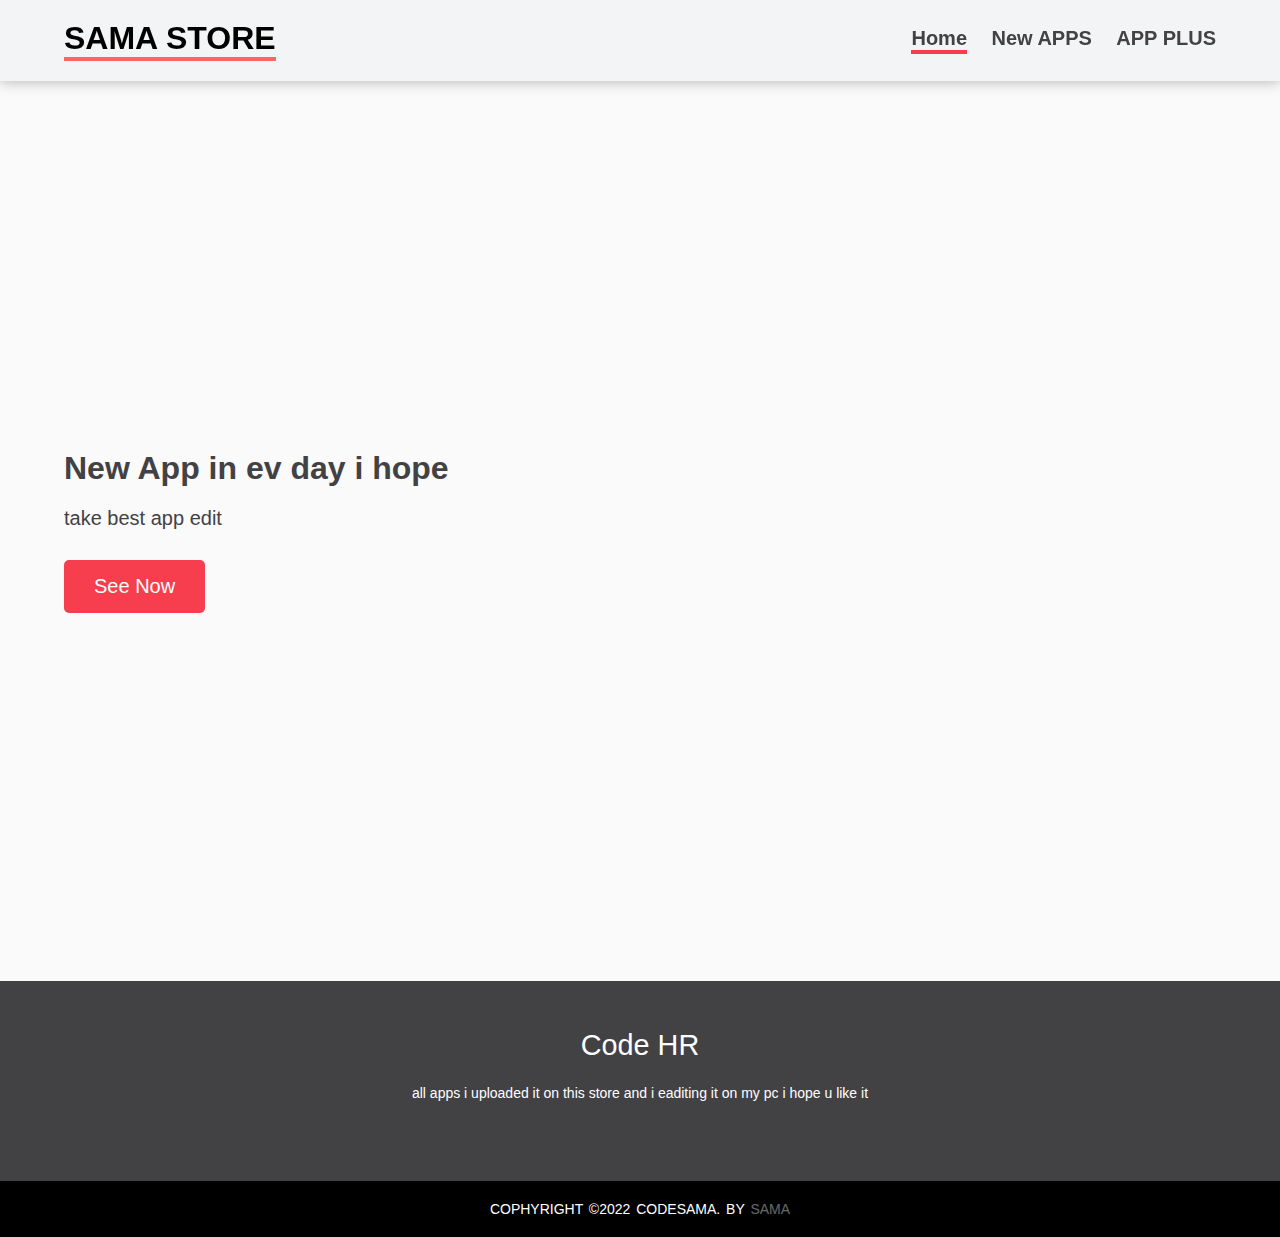
==== commit f20602a1: "b" ====
--- a/index.html
+++ b/index.html
@@ -16,7 +16,7 @@
   <div class="logo"><h1>SAMA STORE</h1></div>
   <ul class="menu">
 
-  <li><a href="#" class="active">Home</a></li>
+  <li><a href="index.html" class="active">Home</a></li>
   <li><a href="#">New APPS</a></li>
   <li><a href="#">APP PLUS</a></li>
   </ul>
@@ -30,93 +30,25 @@
 <section class="content">
   <h1>New App in ev day i hope</h1>
   <p>take best app edit</p>
-  <button>See Now</button>
+  <a href="apps.html"><button>See Now</button></a>
+  
 </section>
 
-<h1 class="pheading"> app will update for New</h1>
-<section class="sec">
-  <div class="products">
 
-    <div class="card">
-      <div class="img"><img src="dzsnap.png" alt=""></div>
-        <div class="desc">UNC0VER</div>
-         <div class="title">last version</div>
-         <div class="box">
-           <div class="version">4.6.1</div>
-           <button class="btn">Get Now</button>
-         </div>
-          </div>
-
-          <div class="card">
-            <div class="img"><img src="insta.png" alt=""></div>
-              <div class="desc">UNC0VER</div>
-               <div class="title">last version</div>
-               <div class="box">
-                 <div class="version">4.6.1</div>
-                 <button class="btn">Get Now</button>
-               </div>
-                </div>
-
-                <div class="card">
-                  <div class="img"><img src="face.png" alt=""></div>
-                    <div class="desc">UNC0VER</div>
-                     <div class="title">last version</div>
-                     <div class="box">
-                       <div class="version">4.6.1</div>
-                       <button class="btn">Get Now</button>
-                     </div>
-                      </div>
-
-                      <div class="card">
-                        <div class="img"><img src="twitt.png" alt=""></div>
-                          <div class="desc">UNC0VER</div>
-                           <div class="title">last version</div>
-                           <div class="box">
-                             <div class="version">4.6.1</div>
-                             <button class="btn">Get Now</button>
-                           </div>
-                            </div>
-
-          <div class="card">
-            <div class="img"><img src="what.png" alt=""></div>
-              <div class="desc">UNC0VER</div>
-               <div class="title">last version</div>
-               <div class="box">
-                 <div class="version">4.6.1</div>
-                 <button class="btn">Get Now</button>
-               </div>
-                </div>
-                <div class="card">
-                  <div class="img"><img src="unc0ver.png" alt=""></div>
-                    <div class="desc">UNC0VER</div>
-                     <div class="title">last version</div>
-                     <div class="box">
-                       <div class="version">4.6.1</div>
-                       <button class="btn">Get Now</button>
-                     </div>
-                      </div>
-
-
-
+<footer>
+  <div class="footer-content">
+    <h3>code HR</h3>
+    <p>all apps i uploaded it on this store and i eaditing it on my pc i hope u like it</p>
+    <ul class="socials">
+      <li><a href="#"><i class="fab fa-facebook"></i></a></li>
+      <li><a href="#"><i class="fab fa-twitter"></i></a></li>
+      <li><a href="#"><i class="fab fa-instagram"></i></a></li>
+      <li><a href="#"><i class="fab fa-snapchat"></i></a></li>
+    </ul>
   </div>
-</section>
-<section class="footer">
-  <div class="social">
-    <a href="https://facebook.com"><i class="fab fa-facebook"></i></a>
-    <a href="https://instagram.com"><i class="fab fa-instagram"></i></a>
-    <a href="https://twitter.com"><i class="fab fa-twitter"></i></a>
+  <div class="footer-bottom">
+    <p>cophyright &copy;2022 codesama. by <span>sama</span></p>
   </div>
-  <ul class="list">
-    <li>
-      <a href="#">Home</a>
-    </li>
-    <li>
-      <a href="#">about</a>
-    </li>
-  <p class="copyright">
-    sama @2022
-  </p>
-</section>
 </footer>
 
 <script>
--- a/master.css
+++ b/master.css
@@ -73,7 +73,7 @@
   justify-content: center;
   align-items: flex-start;
   color: #424144;
-  height: 50vh;
+  height: 100vh;
 }
 
 .content p{
@@ -117,8 +117,8 @@
 }
 
 .products .card img{
-  height: 120px;
-  margin-left: 10%;
+  height: 130px;
+  margin-left: 6%;
 }
 
 .products .card .desc{
@@ -161,69 +161,90 @@
 color: white;
 }
 
-.footer {
-  padding: 40px 0;
-  background-color: #f6f5f7;
-
-}
-
-.footer .social {
+
+
+footer{
+  position: absolute;
+  left: 0;
+  right: 0;
+  background: #424144;
+  height: auto;
+  width: 100vw;
+  padding-top: 40px;
+  color: #fff;
+
+}
+
+.footer-content{
+  display: flex;
+  align-items: center;
+  justify-content: center;
+  flex-direction: column;
   text-align: center;
-  padding-bottom: 25px;
-  color: #4b4c4d;
-}
-
-.footer .social a {
-  font-size: 24px;
-  color: inherit;
-  border: 1px solid #ccc;
-  width: 40px;
-  height: 40px;
-  line-height: 38px;
-  display: inline-block;
+}
+
+
+.footer-content h3{
+font-size: 1.8rem;
+font-weight: 400;
+text-transform: capitalize;
+line-height: 3rem;
+}
+
+.footer-content p{
+  max-width: 500px;
+  margin: 10px auto;
+  line-height: 28px;
+  font-size: 14px;
+}
+
+
+.socials{
+list-style: none;
+display: flex;
+align-items: center;
+justify-content: center;
+margin: 1rem 0 3rem 0;
+}
+
+.socials li{
+margin: 0 10px;
+}
+
+.socials a{
+  text-decoration: none;
+  color: #fff;
+}
+
+
+.socials a i{
+  font-size: 1.1rem;
+  transition: color .4s ease;
+}
+
+.socials a:hover i{
+color: aqua;
+}
+
+.footer-bottom{
+  background: #000;
+  width: 100vw;
+  padding: 20px 0;
   text-align: center;
-  border-radius: 50%;
-  margin: 0 8px;
-  opacity: 0.75;
-}
-
-.footer .social a:hover {
-  opacity: 0.9;
-}
-
-.footer ul {
-  margin-top: 0;
-  padding: 0;
-  list-style: none;
-  line-height: 1.6;
-  margin-bottom: 0;
-  text-align: center;
-}
-
-.footer ul li a {
-  color: initial;
-  text-decoration: none;
-  opacity: 0.8;
-
-}
-
-.footer ul li {
-display: inline-block;
-padding: 0 15px;
-}
-
-.footer ul li a:hover {
-  opacity: 1;
-}
-
-.footer .copyright {
-  margin-top: 15px;
-  text-align: center;
-  font-size: 15px;
-  color: #aaa;
-}
-
-
+}
+
+
+.footer-bottom p{
+  font-size: 14px;
+  word-spacing: 2px;
+  text-transform: uppercase;
+}
+
+.footer-bottom span{
+  text-transform: uppercase;
+  opacity: .4;
+  font-weight: 200;
+}
 @media (max-width: 820px){
   .menu-btn{
     display: block;
